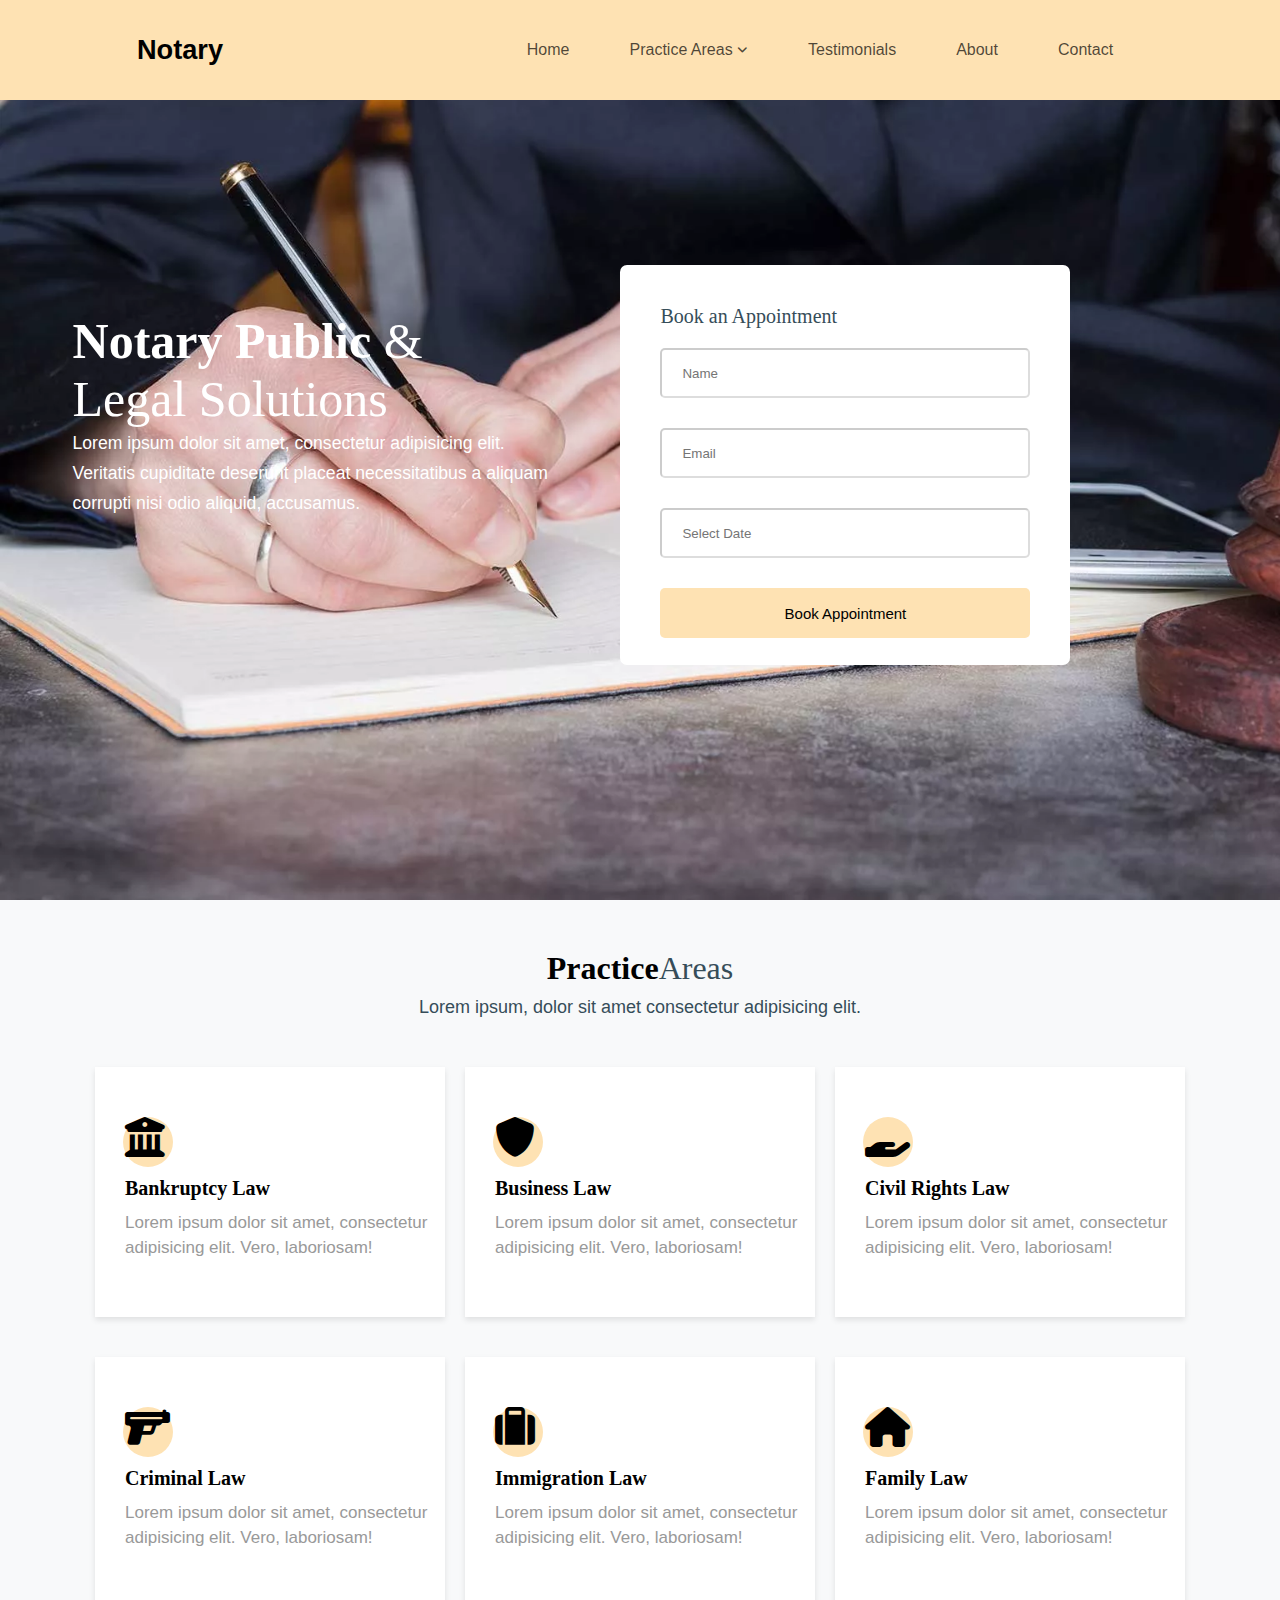
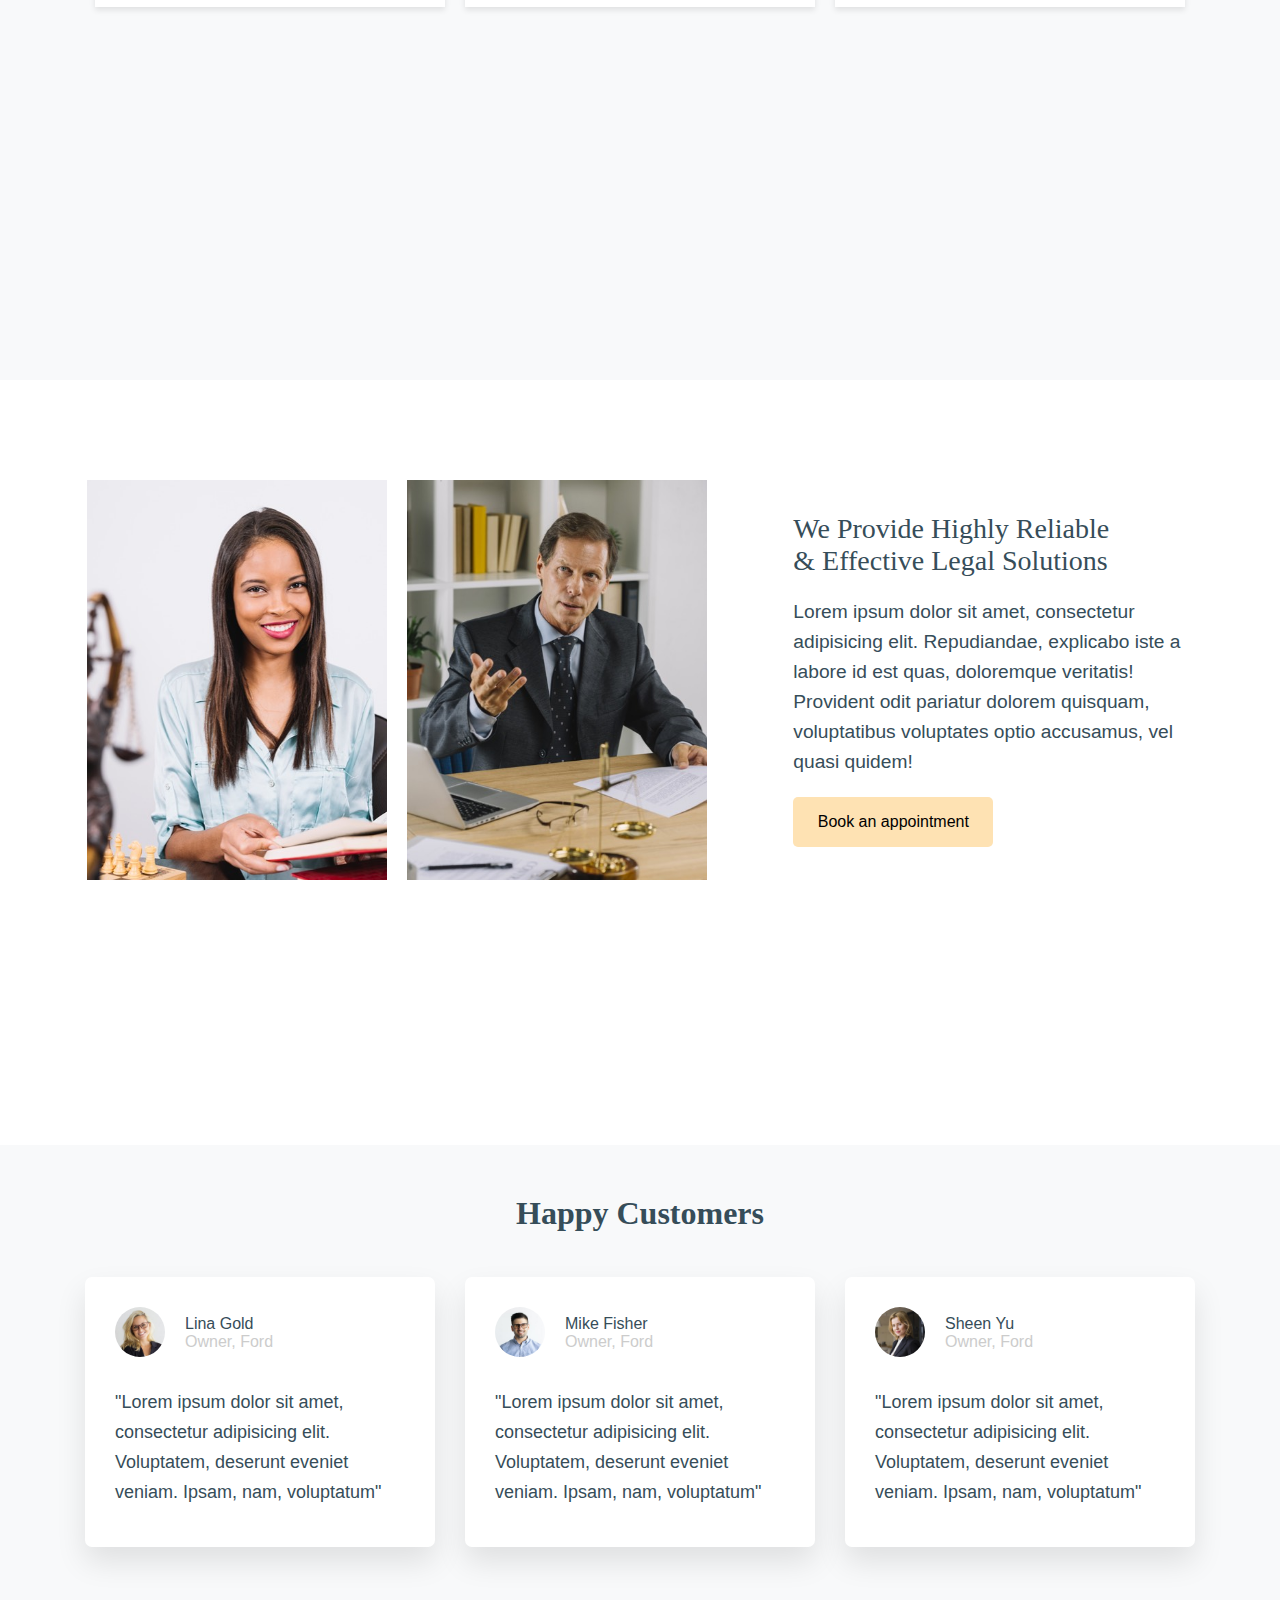
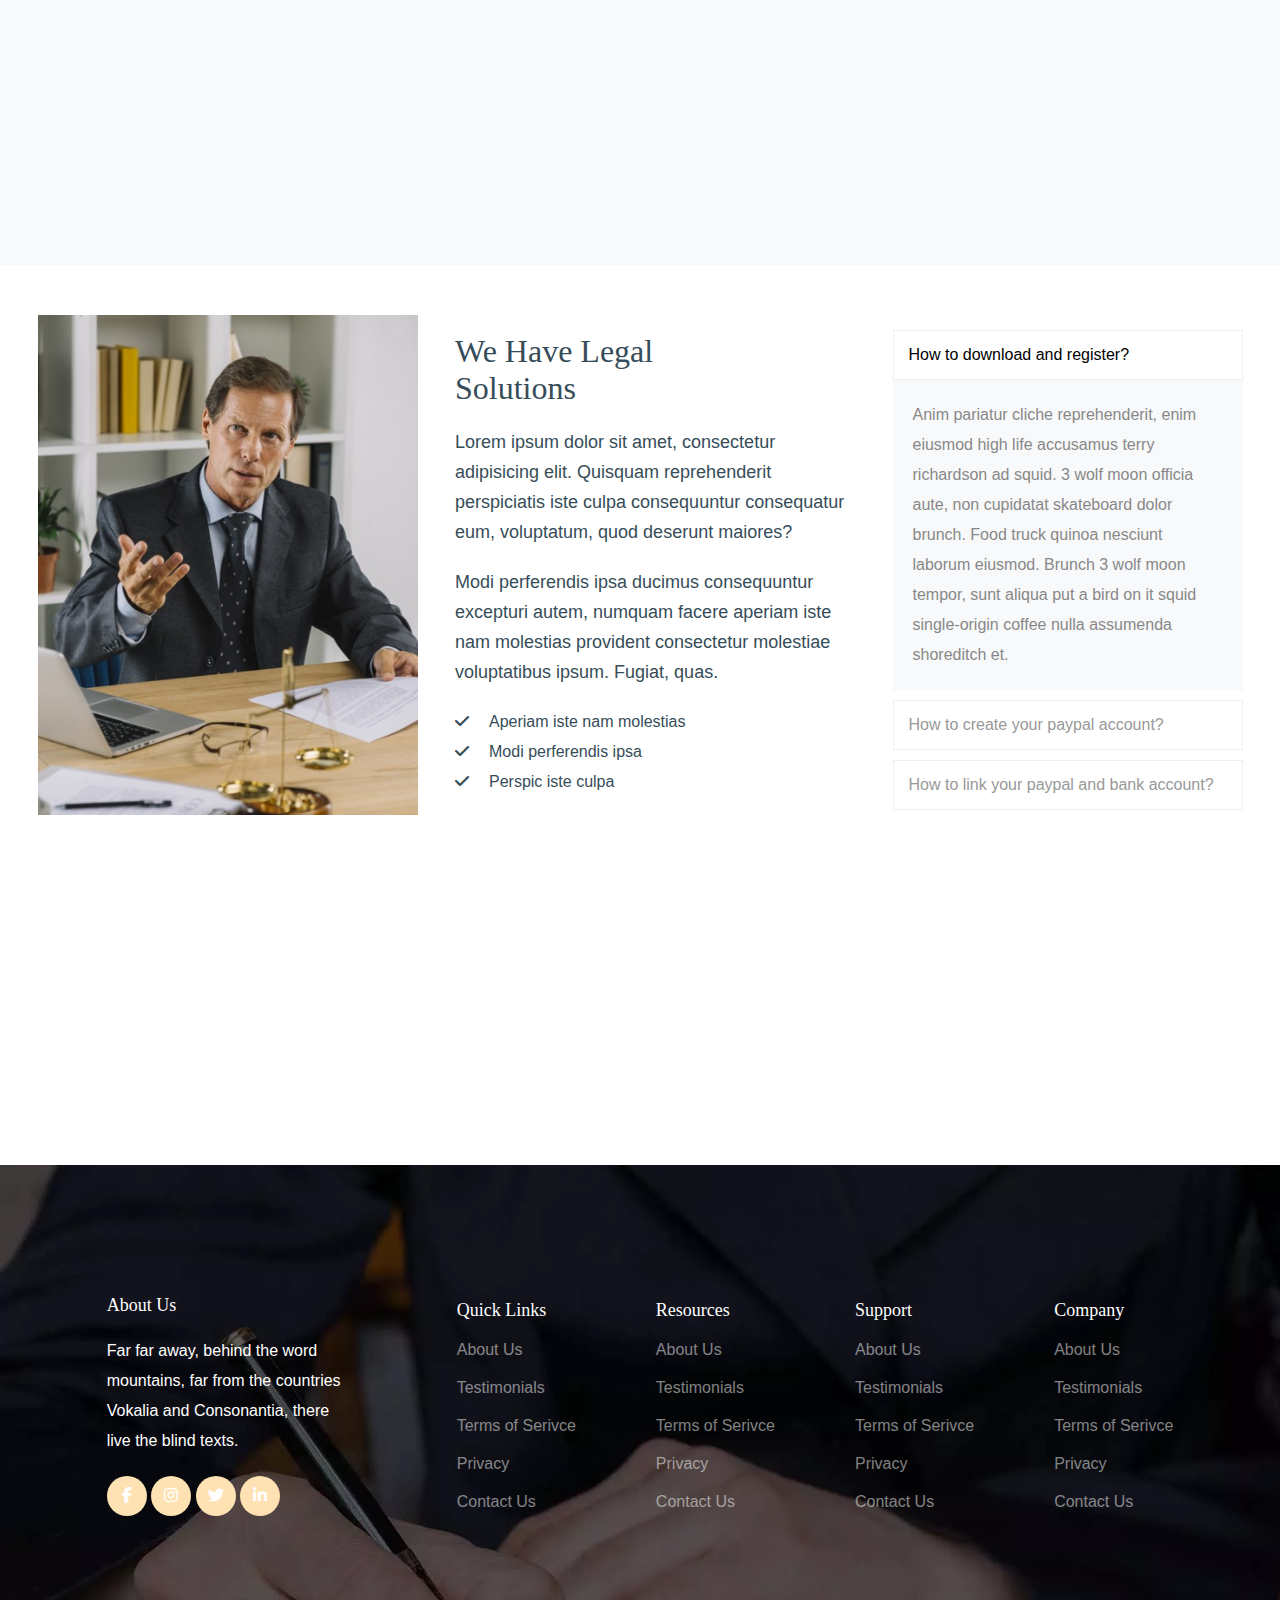
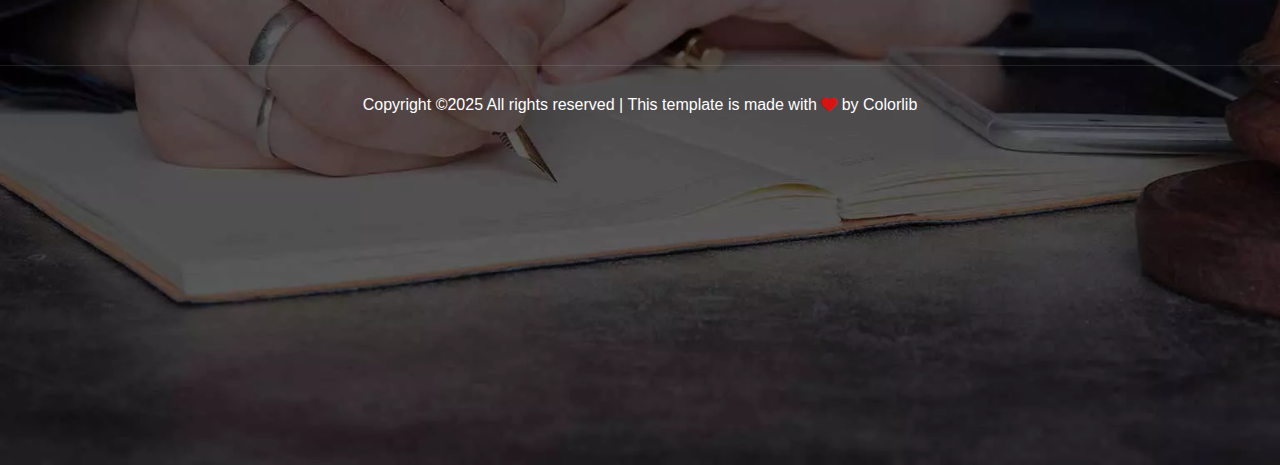
==== index.html @ 66d4b6ae "first commit" ====
<!DOCTYPE html>
<html lang="en">

<head>
    <meta charset="UTF-8">
    <meta name="viewport" content="width=device-width, initial-scale=1.0">
    <title>Notary</title>
    <link rel="stylesheet" href="Css/Notary.css">
    <link rel="stylesheet" href="https://cdnjs.cloudflare.com/ajax/libs/font-awesome/6.7.2/css/all.min.css">
    <link rel="icon" href="Images/public-notary-round-icon-with-wreath-and-scales-vector.jpg">
</head>

<body>
    <section class="main">

        <!-------------- Navbar ----------------->
        <nav>
            <div class="logo">Notary</div>
            <ul class="navbar">
                <li><a href="index.html">Home</a></li>
                <li><a href="./HTML/Practice-Area.html">Practice Areas <i class="fa-sharp fa-solid fa-angle-down fa-xs"></i></a>

                    <!-- -------------- Dropdown ------------ -->
                    <div class="dropdown-menu">
                        <ul>
                            <li><a href="#">Bankruptcy Law</a></li>
                            <li><a href="#">Business Law</a></li>
                            <li><a href="#">Civil Rights Law</a></li>
                            <li><a href="#">Criminal Law</a></li>
                            <li><a href="#">Immigration Law</a></li>
                            <li><a href="#">Family Law</a></li>
                        </ul>
                    </div>
                </li>
                <li><a href="#">Testimonials</a></li>
                <li><a href="./HTML/About.html">About</a></li>
                <li><a href="./HTML/Contact.html">Contact</a></li>
            </ul>
        </nav>

        <!----------- Hero section ---------->
        <div class="content">

            <!-- --------- Content-Info ---------- -->
            <div class="content-info">
                <h1 class="content-heading"><strong>Notary Public</strong>
                    &<br> Legal Solutions
                </h1>
                <p class="para">Lorem ipsum dolor sit amet, consectetur adipisicing elit.<br> Veritatis cupiditate
                    deserunt placeat necessitatibus a aliquam<br> corrupti nisi odio aliquid, accusamus.
                </p>
            </div>

            <!----------------- appointment-form -------------------- -->
            <div class="appointment-form">
                <form action="">
                    <h3 class="title">Book an Appointment</h3>
                    <input type="text" class="input" placeholder="Name">
                    <input type="email" class="input" placeholder="Email">
                    <input type="text" class="input" placeholder="Select Date">
                    <button class="input" id="btn">Book Appointment</button>
                </form>
            </div>
        </div>
    </section>

    <!-------------- Practice Areas ----------------->
    <section class="practice-Areas">
        <h2 class="heading"><strong>Practice</strong>Areas</h2>
        <p class="heading-para">Lorem ipsum, dolor sit amet consectetur adipisicing elit.</p>

        <!-------------------- practice-topics --------------->
        <div class="practice-topics">
            <div class="topic-col-1">
                <div class="topic-box">
                    <i class="fa-solid fa-building-columns"></i>
                    <h3 class="topic-heading">Bankruptcy Law</h3>
                    <p id="topic-paragraph">Lorem ipsum dolor sit amet, consectetur adipisicing elit. Vero, laboriosam!
                    </p>
                </div>
                <div class="topic-box">
                    <i class="fa-solid fa-shield"></i>
                    <h3 class="topic-heading">Business Law</h3>
                    <p id="topic-paragraph">Lorem ipsum dolor sit amet, consectetur adipisicing elit. Vero, laboriosam!
                    </p>
                </div>
                <div class="topic-box">
                    <i class="fa-solid fa-hand-holding"></i>
                    <h3 class="topic-heading">Civil Rights Law</h3>
                    <p id="topic-paragraph">Lorem ipsum dolor sit amet, consectetur adipisicing elit. Vero, laboriosam!
                    </p>
                </div>
            </div>
            <div class="topic-col-2">
                <div class="topic-box">
                    <i class="fa-solid fa-gun"></i>
                    <h3 class="topic-heading">Criminal Law</h3>
                    <p id="topic-paragraph">Lorem ipsum dolor sit amet, consectetur adipisicing elit. Vero, laboriosam!
                    </p>
                </div>
                <div class="topic-box">
                    <i class="fa-solid fa-suitcase"></i>
                    <h3 class="topic-heading">Immigration Law</h3>
                    <p id="topic-paragraph">Lorem ipsum dolor sit amet, consectetur adipisicing elit. Vero, laboriosam!
                    </p>
                </div>
                <div class="topic-box">
                    <i class="fa-solid fa-house"></i>
                    <h3 class="topic-heading">Family Law</h3>
                    <p id="topic-paragraph">Lorem ipsum dolor sit amet, consectetur adipisicing elit. Vero, laboriosam!
                    </p>
                </div>
            </div>
        </div>
    </section>

    <!-------------- Solutions ----------------->
    <section class="solutions">
        <div class="solution-content">
            <div class="solution-img">
                <div class="solution-img-1"></div>
                <div class="solution-img-2"></div>
            </div>
            <div class="solution-info">
                <h3 class="solution-heading">We Provide Highly <strong>Reliable<br> & Effective</strong> Legal Solutions
                </h3>
                <p class="solution-para">Lorem ipsum dolor sit amet, consectetur adipisicing elit. Repudiandae,
                    explicabo iste a labore id
                    est quas, doloremque veritatis! Provident odit pariatur dolorem quisquam, voluptatibus voluptates
                    optio accusamus, vel quasi quidem!
                </p>
                <button class="btn2">Book an appointment</button>
            </div>
        </div>
    </section>

    <!-------------------- Customers Review ------------------------>
    <section class="review">
        <h2 class="heading2">Happy Customers</h2>
        <div class="review-section">
            <div class="review-box">
                <div class="reviewer-detail">
                    <div class="review-img1"></div>
                    <div class="reviewer-info">
                        <span class="name">Lina Gold</span>
                        <span>Owner, Ford</span>
                    </div>

                </div>
                <p class="reviewer-para">"Lorem ipsum dolor sit amet, consectetur adipisicing elit. Voluptatem, deserunt
                    eveniet veniam.
                    Ipsam, nam, voluptatum"
                </p>
            </div>
            <div class="review-box">
                <div class="reviewer-detail">
                    <div class="review-img2"></div>
                    <div class="reviewer-info">
                        <span class="name">Mike Fisher</span>
                        <span>Owner, Ford</span>
                    </div>

                </div>
                <p class="reviewer-para">"Lorem ipsum dolor sit amet, consectetur adipisicing elit. Voluptatem, deserunt
                    eveniet veniam.
                    Ipsam, nam, voluptatum"
                </p>
            </div>
            <div class="review-box">
                <div class="reviewer-detail">
                    <div class="review-img3"></div>
                    <div class="reviewer-info">
                        <span class="name">Sheen Yu</span>
                        <span>Owner, Ford</span>
                    </div>

                </div>
                <p class="reviewer-para">"Lorem ipsum dolor sit amet, consectetur adipisicing elit. Voluptatem, deserunt
                    eveniet veniam.
                    Ipsam, nam, voluptatum"
                </p>
            </div>
        </div>
    </section>

    <!---------------- Second Solution -------------------->
    <section class="second-solution">
        <div class="solution-content">
            <div class="second-solution-img"></div>
            <div class="second-solution-info">
                <h3 class="second-solution-heading">We Have <strong>Legal<br> Solutions</strong></h3>
                <p class="second-solution-para">Lorem ipsum dolor sit amet, consectetur adipisicing elit. Quisquam
                    reprehenderit perspiciatis iste culpa consequuntur consequatur eum, voluptatum, quod deserunt
                    maiores?</p>
                <p class="second-solution-para">Modi perferendis ipsa ducimus consequuntur excepturi autem, numquam
                    facere aperiam iste nam molestias provident consectetur molestiae voluptatibus ipsum. Fugiat,
                    quas.
                </p>
                <ul class="second-solution-list">
                    <li><i class="fa-solid fa-check"></i>Aperiam iste nam molestias</li>
                    <li><i class="fa-solid fa-check"></i>Modi perferendis ipsa</li>
                    <li><i class="fa-solid fa-check"></i>Perspic iste culpa</li>
                </ul>
            </div>
            <div class="Q&A-box">
                <div class="question-box">
                    <h2 class="heading-btn">
                        <button class="btn-link btn">How to download and register?</button>
                    </h2>
                    <div class="answer">
                        <p class="answer-para">
                            Anim pariatur cliche reprehenderit, enim eiusmod high life accusamus terry richardson ad
                            squid.
                            3 wolf moon officia aute, non cupidatat skateboard dolor brunch. Food truck quinoa nesciunt
                            laborum eiusmod. Brunch 3 wolf moon tempor, sunt aliqua put a bird on it squid single-origin
                            coffee nulla assumenda shoreditch et.
                        </p>
                    </div>
                </div>
                <div class="question-box">
                    <h2 class="heading-btn">
                        <button class="btn-link">How to create your paypal account?</button>
                    </h2>

                </div>
                <div class="question-box">
                    <h2 class="heading-btn">
                        <button class="btn-link">How to link your paypal and bank account?</button>
                    </h2>
                </div>
            </div>
        </div>
    </section>

    <!---------------- footer -------------------->
    <footer class="footer">
        <div class="container">
            <div class="row">
                <div class="row-col1">
                    <h2 class="footer-heading">About Us</h2>
                    <p class="footer-para">Far far away, behind the word mountains, far from the countries Vokalia and Consonantia, there live the blind texts.</p>  
                    <ul>
                        <li class="icon-links"><a href="#" class="icons"><i class="fa-brands fa-facebook-f"></i></a></li>
                        <li class="icon-links"><a href="#" class="icons"><i class="fa-brands fa-instagram"></i></a></li>
                        <li class="icon-links"><a href="#" class="icons"><i class="fa-brands fa-twitter"></i></a></li>
                        <li class="icon-links"><a href="#" class="icons"><i class="fa-brands fa-linkedin-in"></i></a></li>
                    </ul>  
                </div>
                <div class="row-col2">
                    <div class="inside-col">
                        <h2 class="footer-heading">Quick Links</h2>
                        <ul class="footer-ul">
                            <li class="footer-li"><a href="#" class="footer-links">About Us</a></li>
                            <li class="footer-li"><a href="#" class="footer-links">Testimonials</a></li>
                            <li class="footer-li"><a href="#" class="footer-links">Terms of Serivce</a></li>
                            <li class="footer-li"><a href="#" class="footer-links">Privacy</a></li>
                            <li class="footer-li"><a href="#" class="footer-links">Contact Us</a></li>
                        </ul>
                    </div>
                    <div class="inside-col">
                        <h2 class="footer-heading">Resources</h2>
                        <ul class="footer-ul">
                            <li class="footer-li"><a href="#" class="footer-links">About Us</a></li>
                            <li class="footer-li"><a href="#" class="footer-links">Testimonials</a></li>
                            <li class="footer-li"><a href="#" class="footer-links">Terms of Serivce</a></li>
                            <li class="footer-li"><a href="#" class="footer-links">Privacy</a></li>
                            <li class="footer-li"><a href="#" class="footer-links">Contact Us</a></li>
                        </ul>
                    </div>
                    <div class="inside-col">
                        <h2 class="footer-heading">Support</h2>
                        <ul class="footer-ul">
                            <li class="footer-li"><a href="#" class="footer-links">About Us</a></li>
                            <li class="footer-li"><a href="#" class="footer-links">Testimonials</a></li>
                            <li class="footer-li"><a href="#" class="footer-links">Terms of Serivce</a></li>
                            <li class="footer-li"><a href="#" class="footer-links">Privacy</a></li>
                            <li class="footer-li"><a href="#" class="footer-links">Contact Us</a></li>
                        </ul>
                    </div>
                    <div class="inside-col">
                        <h2 class="footer-heading">Company</h2>
                        <ul class="footer-ul">
                            <li class="footer-li"><a href="#" class="footer-links">About Us</a></li>
                            <li class="footer-li"><a href="#" class="footer-links">Testimonials</a></li>
                            <li class="footer-li"><a href="#" class="footer-links">Terms of Serivce</a></li>
                            <li class="footer-li"><a href="#" class="footer-links">Privacy</a></li>
                            <li class="footer-li"><a href="#" class="footer-links">Contact Us</a></li>
                        </ul>
                    </div>
                </div>
            </div>

            <!------------------- CopyRight Div ----------------->
            <div class="row2">
                <div class="border-top">
                    <p class="copyright">Copyright ©2025 All rights reserved | This template is made with <i class="fa-solid fa-heart" style="color: #d91212;"></i> by Colorlib</p>
                </div>
            </div>
        </div>
    </footer>
</body>

</html>
---- Css/Notary.css ----
* {
    margin: 0;
    padding: 0;
    box-sizing: border-box;
    --main: #FEE2b3;
}

body {
    font-family: "Roboto", -apple-system, BlinkMacSystemFont, "Segoe UI", Roboto, "Helvetica Neue", Arial, "Noto Sans", sans-serif, "Apple Color Emoji", "Segoe UI Emoji", "Segoe UI Symbol", "Noto Color Emoji";
}

.main {
    height: 100vh;
    width: 100%;
    background-image: url(../Images/hero_bg_1.jpg.webp);
    background-repeat: no-repeat;
    background-size: cover;
}

/* --------------------- Navbar ---------------------- */
nav {
    height: 100px;
    width: 100%;
    background-color: var(--main);
    display: flex;
    justify-content: space-around;
    align-items: center;
}

.logo {
    font-size: 27.2px;
    font-weight: 700;
}

.navbar {
    display: flex;
    justify-content: center;
    align-items: center;
}

.navbar li {
    list-style: none;
    padding: 0 30px;
}

.navbar li a {
    text-decoration: none;
    color: rgba(0, 0, 0, 0.7);
    font-size: 16px;
}

.navbar li a:hover {
    color: black;
}

/* ----------------------- Dropdown ------------------- */
.dropdown-menu {
    display: none;
}

.navbar li:hover .dropdown-menu {
    height: 250px;
    width: 220px;
    display: block;
    position: absolute;
    background-color: white;
}

.dropdown-menu ul li {
    padding: 10px 20px;
    text-align: left;
}

.dropdown-menu ul li:hover {
    background-color: aliceblue;
}

.dropdown-menu ul li a {
    color: black;
}

/* ----------------- hero section -------------------- */
.content {
    height: 70vh;
    display: flex;
    justify-content: space-evenly;
    align-items: center;
    flex-wrap: wrap;
}

/* ----------------- content-Info -------------------- */
.content-heading {
    color: white;
    font-size: 50px;
    font-weight: 500;
    font-family: 'Playfair Display';
}

h1 strong {
    font-weight: 900;
}

.para {
    color: white;
    font-size: 1.1rem;
    font-weight: 500;
    line-height: 30px;
}

/* ----------------- appointment-form -------------------- */
.appointment-form {
    height: 400px;
    width: 450px;
    background-color: white;
    border-radius: 7px;
    margin-right: 137px;
    margin-top: 100px;
}

form {
    display: block;
    padding: 40px;
}

.title {
    color: #364d59;
    font-weight: 300;
    font-size: 20px;
    margin-bottom: 20px;
    font-family: 'Playfair Display';
}

form .input {
    height: 50px;
    width: 100%;
    border-radius: 5px;
    padding-inline: 20px;
    margin-bottom: 30px;
    border-color: rgba(0, 0, 0, 0.2);
}

#btn {
    background-color: var(--main);
    font-size: 15px;
    text-align: center;
    border: none;
}

#btn:hover {
    background-color: #fed48d;
}

/* ---------------- Practice Areas ------------------- */
.practice-Areas {
    height: 120vh;
    width: 100%;
    background-color: #f8f9fa;
}

.heading {
    font-weight: 300;
    color: #364d59;
    font-family: 'Playfair Display';
    text-align: center;
    padding-top: 50px;
    font-size: 2rem;
}

.heading strong {
    color: #000;
    font-weight: 700;
}

.heading-para {
    text-align: center;
    font-size: 18px;
    color: #364d59;
    line-height: 40px;
}

/*------------------ practice-topics ------------------*/
.practice-topics {
    margin-top: 40px;
}

.topic-col-1 {
    display: flex;
    justify-content: center;
    align-items: center;
    gap: 20px;
}

.topic-box {
    height: 250px;
    width: 350px;
    background-color: white;
    box-shadow: 0 3px 6px 0 rgba(0, 0, 0, 0.1);
    text-align: left;
    position: relative;
    display: block;
    z-index: 2;
}

.topic-box::before {
    content: "";
    height: 50px;
    width: 50px;
    background-color: var(--main);
    border-radius: 50%;
    position: absolute;
    top: 20%;
    left: 8%;
    z-index: -1;
}

.topic-box i {
    font-size: 40px;
    margin-top: 50px;
    margin-left: 30px;
}

.topic-heading {
    font-size: 20px;
    color: #000;
    font-weight: 700;
    padding-top: 20px;
    padding-left: 30px;
    font-family: 'Playfair Display';
}

#topic-paragraph {
    color: #999;
    font-size: 17px;
    padding-top: 10px;
    padding-left: 30px;
    line-height: 25px;
}


.topic-col-2 {
    display: flex;
    justify-content: center;
    align-items: center;
    gap: 20px;
    margin-top: 40px;
}

/* -------------- solutions ----------------- */
.solutions {
    height: 85vh;
    width: 100%;
    background-color: white;
}

.solution-content {
    height: 600px;
    display: flex;
    justify-content: space-evenly;
    align-items: center;
}

.solution-img {
    display: inline-flex;
    column-gap: 20px;
}

.solution-img-1 {
    height: 400px;
    width: 300px;
    background-image: url(../Images/atty_1.jpg);
    background-repeat: no-repeat;
    background-size: cover;
}

.solution-img-2 {
    height: 400px;
    width: 300px;
    background-image: url(../Images/atty_2.jpg);
    background-repeat: no-repeat;
    background-size: cover;
}

.solution-heading {
    color: #364d59;
    font-weight: 300;
    font-size: 28px;
    font-family: 'Playfair Display';
}

.solution-para {
    max-width: 400px;
    color: #364d59;
    font-size: 1.2rem;
    padding-top: 20px;
    line-height: 30px;
}

.btn2 {
    height: 50px;
    width: 50%;
    background-color: var(--main);
    border: none;
    border-radius: 5px;
    margin-top: 20px;
    font-size: 16px;
}

.btn2:hover {
    background-color: #fed48d;
}

/* ----------------- Reviews ------------------*/
.review {
    height: 80vh;
    width: 100%;
    background-color: #f8f9fa;
}

.heading2 {
    color: #364d59;
    font-family: 'Playfair Display';
    text-align: center;
    padding-top: 50px;
    font-size: 2rem;
}

.review-section {
    height: 360px;
    display: flex;
    justify-content: center;
    align-items: center;
    column-gap: 30px;
}

.review-box {
    height: 270px;
    max-width: 350px;
    background-color: white;
    border-radius: 7px;
    box-shadow: 0 15px 30px 0 rgba(0, 0, 0, 0.1);
    padding: 30px;
}

.reviewer-detail {
    display: flex;

}

.review-img1 {
    height: 50px;
    width: 50px;
    background-image: url(../Images/person_2.jpg);
    background-repeat: no-repeat;
    background-size: cover;
    border-radius: 50%;
}

span {
    color: #ccc;
    padding-top: 8px;
    padding-left: 20px;
    font-size: 16px;
}

.name {
    display: block;
    color: #364d59;
}

.reviewer-para {
    font-size: 18px;
    color: #364d59;
    padding-top: 30px;
    line-height: 30px;
}

/* -------------------- review Image2-------------- */
.review-img2 {
    height: 50px;
    width: 50px;
    background-image: url(../Images/person_1.jpg);
    background-repeat: no-repeat;
    background-size: cover;
    border-radius: 50%;
}

/* -------------------- review Image3-------------- */
.review-img3 {
    height: 50px;
    width: 50px;
    background-image: url(../Images/person_3.jpg);
    background-repeat: no-repeat;
    background-size: cover;
    border-radius: 50%;
}

/* ----------------- Second Solution --------------------- */
.second-solution {
    height: 100vh;
    width: 100%;
    background-color: white;
}

.solution-content {
    display: flex;
    justify-content: space-evenly;
    align-items: center;
}

.second-solution-img {
    height: 500px;
    width: 380px;
    background-image: url(../Images/atty_2.jpg);
    background-repeat: no-repeat;
    background-size: cover;
}

.second-solution-heading {
    color: #364d59;
    font-family: 'Playfair Display';
    font-size: 32px;
    font-weight: 300;
}

.second-solution-para {
    max-width: 400px;
    color: #364d59;
    font-size: 18px;
    padding-top: 20px;
    line-height: 30px;
}

.second-solution-list {
    list-style: none;
    padding-top: 20px;
}

.second-solution-list li {
    color: #364d59;
    line-height: 30px;
}

.second-solution-list li i {
    margin-right: 20px;
}

.question-box .btn-link {
    width: 100%;
    background-color: #fff;
    color: #999;
    padding: 15px;
    margin-top: 10px;
    font-size: 1rem;
    text-align: left;
    border: 1px solid #efefef;
}

.question-box .btn-link:hover {
    color: #000;
}

.btn {
    background-color: white !important;
    color: #000 !important;
}

.answer {
    max-height: 350px;
    width: 350px;
    background-color: #f8f9fa;
}

.answer-para {
    padding: 20px;
    color: #888;
    line-height: 30px;
}

/* ---------------- footer -------------------- */
.footer {
    height: 100vh;
    width: 100%;
    background-image: url(../Images/hero_bg_footer.jpg.webp);
    background-repeat: no-repeat;
    background-size: cover;
}

.row{
    height: 500px;
    display: flex;
    justify-content: center;
    align-items: center;
    column-gap: 100px;
}
.row-col1{
    padding-bottom: 20px;
}
.row-col2{
    display: flex;
    justify-content: center;
    align-items: center;
    column-gap: 80px;
}
.footer-heading{
    font-family: 'Playfair Display';
    color: white;
    font-size: 18px;
    font-weight: 300;
    padding-bottom: 20px;
}
.footer-para{
    color: white;
    max-width: 250px;
    line-height: 30px;
}
.row-col1 .icon-links{
    list-style: none;
    display: inline;
}
.row-col1 .icon-links .icons{
    display: inline-block;
    height: 40px;
    width: 40px;
    background-color: var(--main);
    border-radius: 50%;
    color: white;
    text-align: center;
    line-height: 40px;
    margin-top: 20px;
}

.inside-col .footer-ul .footer-li{
    list-style: none;
    padding-bottom: 20px;
}.inside-col ul .footer-li .footer-links{
    text-decoration: none;
    color: rgba(255, 255, 255, 0.5);
    transition: 0.4s;
}
.inside-col ul li .footer-links:hover{
    color: white;
}

/*-------------------- CopyRight Div ---------------------- */
.border-top{
    border-top: 1px solid rgba(255, 255, 255, 0.1);
}
.copyright{
    text-align: center;
    color: white;
    padding-top: 30px;
    font-size: 1rem;
}
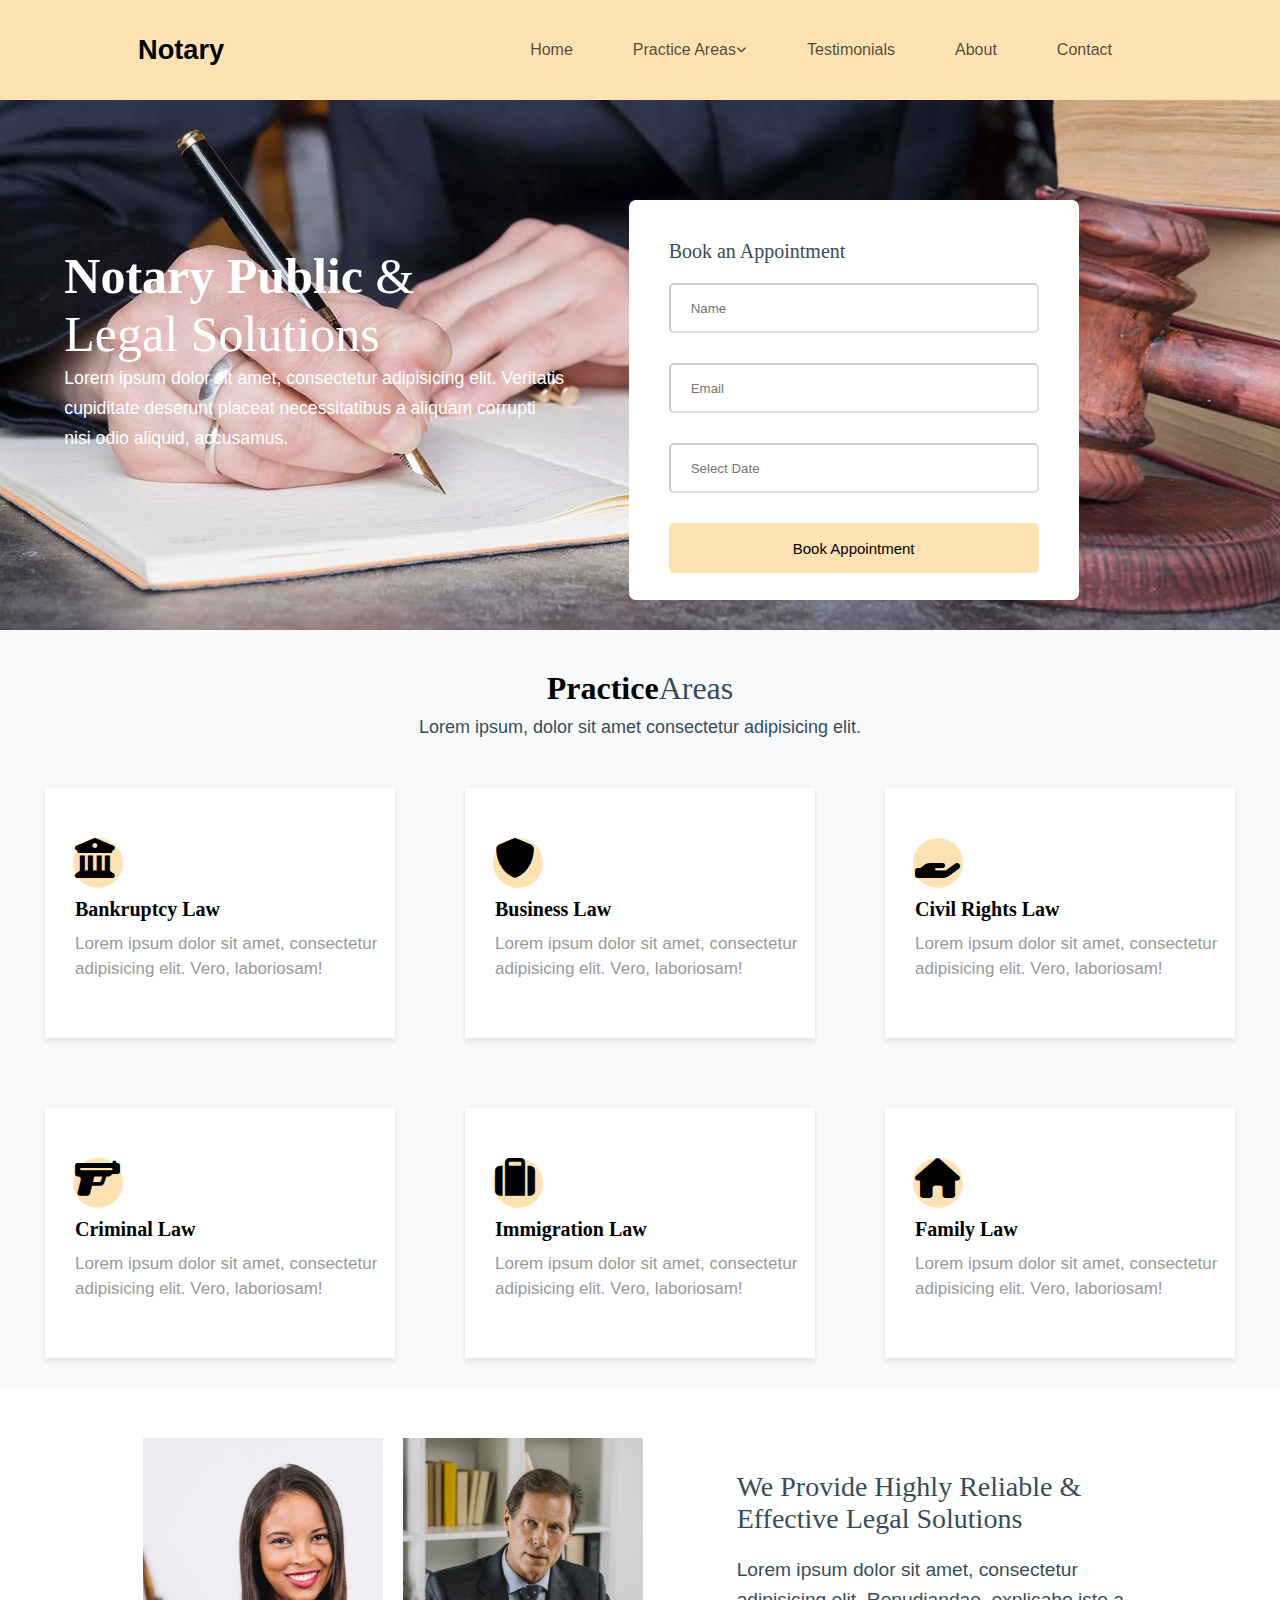
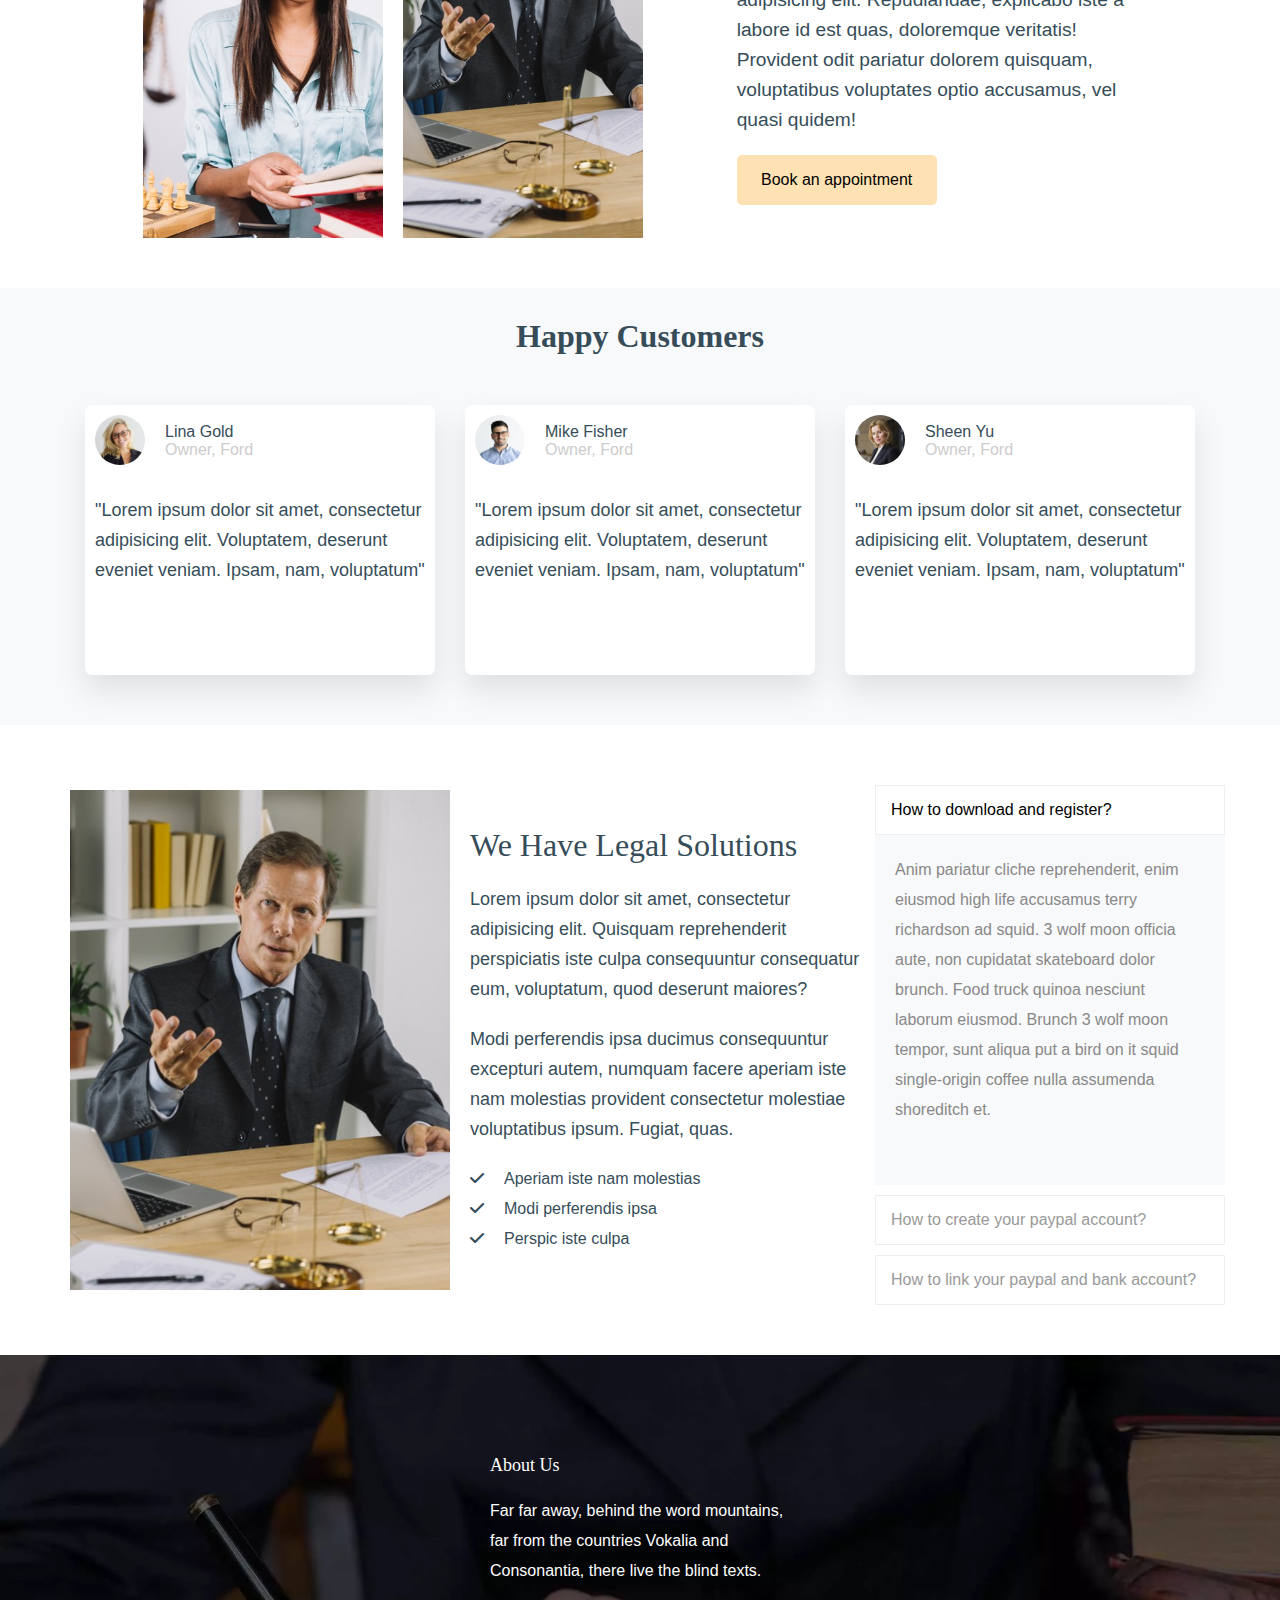
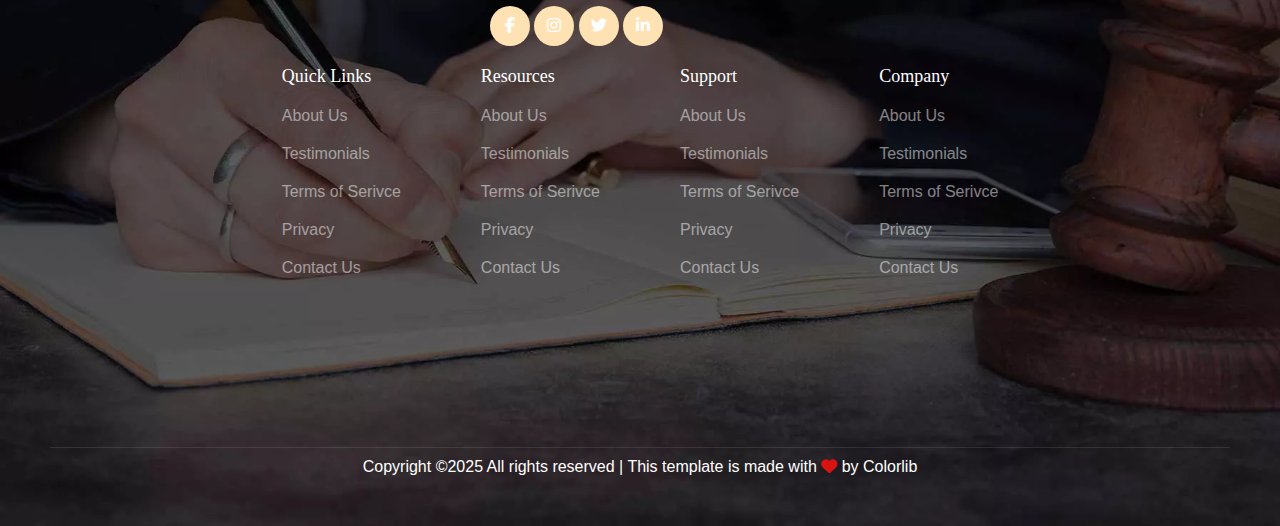
==== commit b3d4eaa6: "responsive" ====
--- a/index.html
+++ b/index.html
@@ -16,9 +16,11 @@
         <!-------------- Navbar ----------------->
         <nav>
             <div class="logo">Notary</div>
-            <ul class="navbar">
-                <li><a href="index.html">Home</a></li>
-                <li><a href="./HTML/Practice-Area.html">Practice Areas <i class="fa-sharp fa-solid fa-angle-down fa-xs"></i></a>
+            <ul id="navbar">
+                <a href="" id="close"><i class="fa-solid fa-xmark"></i></a>
+                <li><a class="active" href="index.html">Home</a></li>
+                <li><a href="./HTML/Practice-Area.html">Practice Areas<i
+                            class="fa-sharp fa-solid fa-angle-down fa-xs"></i></a>
 
                     <!-- -------------- Dropdown ------------ -->
                     <div class="dropdown-menu">
@@ -36,6 +38,9 @@
                 <li><a href="./HTML/About.html">About</a></li>
                 <li><a href="./HTML/Contact.html">Contact</a></li>
             </ul>
+            <div id="bar">
+                <i class="fa-solid fa-bars font"></i>
+            </div>
         </nav>
 
         <!----------- Hero section ---------->
@@ -46,8 +51,10 @@
                 <h1 class="content-heading"><strong>Notary Public</strong>
                     &<br> Legal Solutions
                 </h1>
-                <p class="para">Lorem ipsum dolor sit amet, consectetur adipisicing elit.<br> Veritatis cupiditate
-                    deserunt placeat necessitatibus a aliquam<br> corrupti nisi odio aliquid, accusamus.
+                <p class="para">Lorem ipsum dolor sit amet, consectetur adipisicing elit.
+                    Veritatis cupiditate
+                    deserunt placeat necessitatibus a aliquam
+                    corrupti nisi odio aliquid, accusamus.
                 </p>
             </div>
 
@@ -71,7 +78,7 @@
 
         <!-------------------- practice-topics --------------->
         <div class="practice-topics">
-            <div class="topic-col-1">
+            <div class="topic-col">
                 <div class="topic-box">
                     <i class="fa-solid fa-building-columns"></i>
                     <h3 class="topic-heading">Bankruptcy Law</h3>
@@ -90,8 +97,6 @@
                     <p id="topic-paragraph">Lorem ipsum dolor sit amet, consectetur adipisicing elit. Vero, laboriosam!
                     </p>
                 </div>
-            </div>
-            <div class="topic-col-2">
                 <div class="topic-box">
                     <i class="fa-solid fa-gun"></i>
                     <h3 class="topic-heading">Criminal Law</h3>
@@ -122,12 +127,11 @@
                 <div class="solution-img-2"></div>
             </div>
             <div class="solution-info">
-                <h3 class="solution-heading">We Provide Highly <strong>Reliable<br> & Effective</strong> Legal Solutions
+                <h3 class="solution-heading">We Provide Highly <strong>Reliable & Effective</strong> Legal Solutions
                 </h3>
                 <p class="solution-para">Lorem ipsum dolor sit amet, consectetur adipisicing elit. Repudiandae,
-                    explicabo iste a labore id
-                    est quas, doloremque veritatis! Provident odit pariatur dolorem quisquam, voluptatibus voluptates
-                    optio accusamus, vel quasi quidem!
+                    explicabo iste a labore id est quas, doloremque veritatis! Provident odit pariatur dolorem quisquam,
+                    voluptatibus voluptates optio accusamus, vel quasi quidem!
                 </p>
                 <button class="btn2">Book an appointment</button>
             </div>
@@ -145,7 +149,6 @@
                         <span class="name">Lina Gold</span>
                         <span>Owner, Ford</span>
                     </div>
-
                 </div>
                 <p class="reviewer-para">"Lorem ipsum dolor sit amet, consectetur adipisicing elit. Voluptatem, deserunt
                     eveniet veniam.
@@ -159,7 +162,6 @@
                         <span class="name">Mike Fisher</span>
                         <span>Owner, Ford</span>
                     </div>
-
                 </div>
                 <p class="reviewer-para">"Lorem ipsum dolor sit amet, consectetur adipisicing elit. Voluptatem, deserunt
                     eveniet veniam.
@@ -173,7 +175,6 @@
                         <span class="name">Sheen Yu</span>
                         <span>Owner, Ford</span>
                     </div>
-
                 </div>
                 <p class="reviewer-para">"Lorem ipsum dolor sit amet, consectetur adipisicing elit. Voluptatem, deserunt
                     eveniet veniam.
@@ -185,10 +186,10 @@
 
     <!---------------- Second Solution -------------------->
     <section class="second-solution">
-        <div class="solution-content">
+        <div class="solution-content2">
             <div class="second-solution-img"></div>
             <div class="second-solution-info">
-                <h3 class="second-solution-heading">We Have <strong>Legal<br> Solutions</strong></h3>
+                <h3 class="second-solution-heading">We Have <strong>Legal Solutions</strong></h3>
                 <p class="second-solution-para">Lorem ipsum dolor sit amet, consectetur adipisicing elit. Quisquam
                     reprehenderit perspiciatis iste culpa consequuntur consequatur eum, voluptatum, quod deserunt
                     maiores?</p>
@@ -202,7 +203,7 @@
                     <li><i class="fa-solid fa-check"></i>Perspic iste culpa</li>
                 </ul>
             </div>
-            <div class="Q&A-box">
+            <div class="QandA-box">
                 <div class="question-box">
                     <h2 class="heading-btn">
                         <button class="btn-link btn">How to download and register?</button>
@@ -238,13 +239,16 @@
             <div class="row">
                 <div class="row-col1">
                     <h2 class="footer-heading">About Us</h2>
-                    <p class="footer-para">Far far away, behind the word mountains, far from the countries Vokalia and Consonantia, there live the blind texts.</p>  
+                    <p class="footer-para">Far far away, behind the word mountains, far from the countries Vokalia and
+                        Consonantia, there live the blind texts.</p>
                     <ul>
-                        <li class="icon-links"><a href="#" class="icons"><i class="fa-brands fa-facebook-f"></i></a></li>
+                        <li class="icon-links"><a href="#" class="icons"><i class="fa-brands fa-facebook-f"></i></a>
+                        </li>
                         <li class="icon-links"><a href="#" class="icons"><i class="fa-brands fa-instagram"></i></a></li>
                         <li class="icon-links"><a href="#" class="icons"><i class="fa-brands fa-twitter"></i></a></li>
-                        <li class="icon-links"><a href="#" class="icons"><i class="fa-brands fa-linkedin-in"></i></a></li>
-                    </ul>  
+                        <li class="icon-links"><a href="#" class="icons"><i class="fa-brands fa-linkedin-in"></i></a>
+                        </li>
+                    </ul>
                 </div>
                 <div class="row-col2">
                     <div class="inside-col">
@@ -293,11 +297,14 @@
             <!------------------- CopyRight Div ----------------->
             <div class="row2">
                 <div class="border-top">
-                    <p class="copyright">Copyright ©2025 All rights reserved | This template is made with <i class="fa-solid fa-heart" style="color: #d91212;"></i> by Colorlib</p>
+                    <p class="copyright">Copyright ©2025 All rights reserved | This template is made with <i
+                            class="fa-solid fa-heart" style="color: #d91212;"></i> by Colorlib</p>
                 </div>
             </div>
         </div>
     </footer>
+
+    <script src="notary.js"></script>
 </body>
 
 </html>--- a/Css/Notary.css
+++ b/Css/Notary.css
@@ -10,7 +10,7 @@
 }
 
 .main {
-    height: 100vh;
+    height: 100%;
     width: 100%;
     background-image: url(../Images/hero_bg_1.jpg.webp);
     background-repeat: no-repeat;
@@ -23,8 +23,16 @@
     width: 100%;
     background-color: var(--main);
     display: flex;
-    justify-content: space-around;
-    align-items: center;
+    justify-content: space-around;  
+    align-items: center;
+}
+
+#close {
+    display: none;
+}
+
+#bar {
+    display: none;
 }
 
 .logo {
@@ -32,24 +40,24 @@
     font-weight: 700;
 }
 
-.navbar {
+#navbar {
     display: flex;
     justify-content: center;
     align-items: center;
 }
 
-.navbar li {
+#navbar li {
     list-style: none;
     padding: 0 30px;
 }
 
-.navbar li a {
+#navbar li a {
     text-decoration: none;
     color: rgba(0, 0, 0, 0.7);
     font-size: 16px;
 }
 
-.navbar li a:hover {
+#navbar li a:hover {
     color: black;
 }
 
@@ -58,7 +66,7 @@
     display: none;
 }
 
-.navbar li:hover .dropdown-menu {
+#navbar li:hover .dropdown-menu {
     height: 250px;
     width: 220px;
     display: block;
@@ -66,7 +74,7 @@
     background-color: white;
 }
 
-.dropdown-menu ul li {
+#navbar .dropdown-menu ul li {
     padding: 10px 20px;
     text-align: left;
 }
@@ -81,11 +89,12 @@
 
 /* ----------------- hero section -------------------- */
 .content {
-    height: 70vh;
+    height: 70%;
     display: flex;
     justify-content: space-evenly;
     align-items: center;
     flex-wrap: wrap;
+    padding-bottom: 30px;
 }
 
 /* ----------------- content-Info -------------------- */
@@ -101,6 +110,7 @@
 }
 
 .para {
+    max-width: 500px;
     color: white;
     font-size: 1.1rem;
     font-weight: 500;
@@ -152,9 +162,10 @@
 
 /* ---------------- Practice Areas ------------------- */
 .practice-Areas {
-    height: 120vh;
+    height: 100%;
     width: 100%;
     background-color: #f8f9fa;
+   
 }
 
 .heading {
@@ -162,7 +173,7 @@
     color: #364d59;
     font-family: 'Playfair Display';
     text-align: center;
-    padding-top: 50px;
+    padding-top: 40px;
     font-size: 2rem;
 }
 
@@ -175,19 +186,20 @@
     text-align: center;
     font-size: 18px;
     color: #364d59;
-    line-height: 40px;
+    padding-top: 10px;
 }
 
 /*------------------ practice-topics ------------------*/
 .practice-topics {
-    margin-top: 40px;
-}
-
-.topic-col-1 {
+    margin-top: 50px;
+    padding-bottom: 30px;
+}  
+.topic-col {
     display: flex;
     justify-content: center;
     align-items: center;
-    gap: 20px;
+    flex-wrap: wrap;
+    gap: 70px;
 }
 
 .topic-box {
@@ -236,51 +248,48 @@
     line-height: 25px;
 }
 
-
-.topic-col-2 {
-    display: flex;
-    justify-content: center;
-    align-items: center;
-    gap: 20px;
-    margin-top: 40px;
-}
-
 /* -------------- solutions ----------------- */
 .solutions {
-    height: 85vh;
+    height: 100%;
     width: 100%;
     background-color: white;
 }
 
 .solution-content {
-    height: 600px;
+    height: auto;
     display: flex;
     justify-content: space-evenly;
     align-items: center;
+    flex-wrap: wrap;
+    padding: 50px;
 }
 
 .solution-img {
+    width: 500px;
     display: inline-flex;
     column-gap: 20px;
 }
 
 .solution-img-1 {
     height: 400px;
-    width: 300px;
+    width: 50%;
     background-image: url(../Images/atty_1.jpg);
     background-repeat: no-repeat;
     background-size: cover;
+    background-position: center;
 }
 
 .solution-img-2 {
     height: 400px;
-    width: 300px;
+    width: 50%;
     background-image: url(../Images/atty_2.jpg);
     background-repeat: no-repeat;
     background-size: cover;
+    background-position: center;
 }
 
 .solution-heading {
+    max-width: 400px;
     color: #364d59;
     font-weight: 300;
     font-size: 28px;
@@ -311,7 +320,7 @@
 
 /* ----------------- Reviews ------------------*/
 .review {
-    height: 80vh;
+    height: 100%;
     width: 100%;
     background-color: #f8f9fa;
 }
@@ -320,16 +329,18 @@
     color: #364d59;
     font-family: 'Playfair Display';
     text-align: center;
-    padding-top: 50px;
+    padding-top: 30px;
     font-size: 2rem;
 }
 
 .review-section {
-    height: 360px;
+    height: auto;
     display: flex;
     justify-content: center;
     align-items: center;
-    column-gap: 30px;
+    flex-wrap: wrap;
+    gap: 30px;
+    padding: 50px;
 }
 
 .review-box {
@@ -338,12 +349,11 @@
     background-color: white;
     border-radius: 7px;
     box-shadow: 0 15px 30px 0 rgba(0, 0, 0, 0.1);
-    padding: 30px;
+    padding: 10px;
 }
 
 .reviewer-detail {
     display: flex;
-
 }
 
 .review-img1 {
@@ -396,15 +406,18 @@
 
 /* ----------------- Second Solution --------------------- */
 .second-solution {
-    height: 100vh;
+    height: 100%;
     width: 100%;
     background-color: white;
 }
 
-.solution-content {
+.solution-content2 {
+    height: auto;
     display: flex;
     justify-content: space-evenly;
     align-items: center;
+    flex-wrap: wrap;
+    padding: 50px;
 }
 
 .second-solution-img {
@@ -413,6 +426,7 @@
     background-image: url(../Images/atty_2.jpg);
     background-repeat: no-repeat;
     background-size: cover;
+    margin: 15px;
 }
 
 .second-solution-heading {
@@ -444,6 +458,9 @@
     margin-right: 20px;
 }
 
+.question-box{
+    width: 100%;
+}
 .question-box .btn-link {
     width: 100%;
     background-color: #fff;
@@ -454,7 +471,6 @@
     text-align: left;
     border: 1px solid #efefef;
 }
-
 .question-box .btn-link:hover {
     color: #000;
 }
@@ -465,8 +481,8 @@
 }
 
 .answer {
-    max-height: 350px;
-    width: 350px;
+    min-height: 350px;
+    max-width: 350px;
     background-color: #f8f9fa;
 }
 
@@ -478,46 +494,54 @@
 
 /* ---------------- footer -------------------- */
 .footer {
-    height: 100vh;
+    height: 100%;
     width: 100%;
     background-image: url(../Images/hero_bg_footer.jpg.webp);
     background-repeat: no-repeat;
     background-size: cover;
 }
 
-.row{
-    height: 500px;
+.row {
+    height: auto;
     display: flex;
     justify-content: center;
     align-items: center;
     column-gap: 100px;
-}
-.row-col1{
+    flex-wrap: wrap;
+    padding: 100px;
+}
+
+.row-col1 {
     padding-bottom: 20px;
 }
-.row-col2{
+
+.row-col2 {
     display: flex;
     justify-content: center;
     align-items: center;
     column-gap: 80px;
 }
-.footer-heading{
+
+.footer-heading {
     font-family: 'Playfair Display';
     color: white;
     font-size: 18px;
     font-weight: 300;
     padding-bottom: 20px;
 }
-.footer-para{
+
+.footer-para {
     color: white;
-    max-width: 250px;
+    max-width: 300px;
     line-height: 30px;
 }
-.row-col1 .icon-links{
+
+.row-col1 .icon-links {
     list-style: none;
     display: inline;
 }
-.row-col1 .icon-links .icons{
+
+.row-col1 .icon-links .icons {
     display: inline-block;
     height: 40px;
     width: 40px;
@@ -529,25 +553,155 @@
     margin-top: 20px;
 }
 
-.inside-col .footer-ul .footer-li{
+.inside-col .footer-ul .footer-li {
     list-style: none;
     padding-bottom: 20px;
-}.inside-col ul .footer-li .footer-links{
+}
+
+.inside-col ul .footer-li .footer-links {
     text-decoration: none;
     color: rgba(255, 255, 255, 0.5);
     transition: 0.4s;
 }
-.inside-col ul li .footer-links:hover{
+
+.inside-col ul li .footer-links:hover {
     color: white;
 }
 
 /*-------------------- CopyRight Div ---------------------- */
-.border-top{
+.row2{
+    padding: 50px;
+}
+.border-top {
     border-top: 1px solid rgba(255, 255, 255, 0.1);
 }
-.copyright{
+
+.copyright {
     text-align: center;
     color: white;
-    padding-top: 30px;
+    padding-top: 10px;
     font-size: 1rem;
+}
+
+@media (max-width:500px) {
+
+    nav {
+        justify-content: space-between;
+        padding-inline: 30px;
+    }
+
+    #navbar {
+        position: fixed;
+        height: 100%;
+        width: 300px;
+        top: 0;
+        right: -300px;
+        z-index: 999;
+        display: block;
+        background-color: white;
+        padding-top: 80px;
+        transition: all 0.3s;
+    }
+
+    #navbar.active {
+        right: 0px;
+    }
+
+    #navbar li {
+        padding: 15px 30px;
+    }
+
+    #navbar li a {
+        font-size: 20px;
+    }
+
+    #bar {
+        display: block;
+        font-size: 20px;
+    }
+
+    #close {
+        display: block;
+        font-size: 25px;
+        color: #000;
+        position: absolute;
+        top: 25px;
+        right: 25px;
+    }
+
+    /* ----------------- hero section -------------------- */
+    .content {
+        justify-content: center;
+    }
+
+    .content-info {
+        padding: 15px;
+    }
+
+    /* ----------------- appointment-form -------------------- */
+    .appointment-form {
+        margin: 0px 20px 20px 20px;
+    }
+
+    /* ---------------- Practice Areas ------------------- */
+    .heading {
+        padding-top: auto;
+    }
+    .heading-para{
+        padding: 20px;
+    }
+    .topic-col {
+        gap: 0px;
+    }
+
+    .topic-box {
+        margin: 25px;
+        padding: 5px;
+    }
+
+    /* -------------- solutions ----------------- */
+
+    .solution-img {
+        padding: 20px;
+    }
+    .solution-content{
+        padding: 0;
+    }
+
+    .solution-info {
+        padding: 30px;
+    }
+    .btn2{
+        width: 100%;
+    }
+
+    /* ----------------- Reviews ------------------*/
+    .review-section{
+        padding: 20px;
+    }
+
+    /* ----------------- Second Solution --------------------- */
+    .solution-content2{
+        padding: 20px;
+    }
+    
+    /* ---------------- footer -------------------- */
+    .row{
+        justify-content: flex-start;
+        align-items: flex-start;
+        padding: 70px 20px 40px 10px;
+    }
+    .answer{
+        width: 100%;
+    }
+    .row-col2{
+        flex-direction: column;
+        justify-content: flex-start;
+        align-items: flex-start;
+        column-gap: 0px;
+    } 
+    /*-------------------- CopyRight Div ---------------------- */
+    .row2{
+        padding: 30px;
+    }
 }